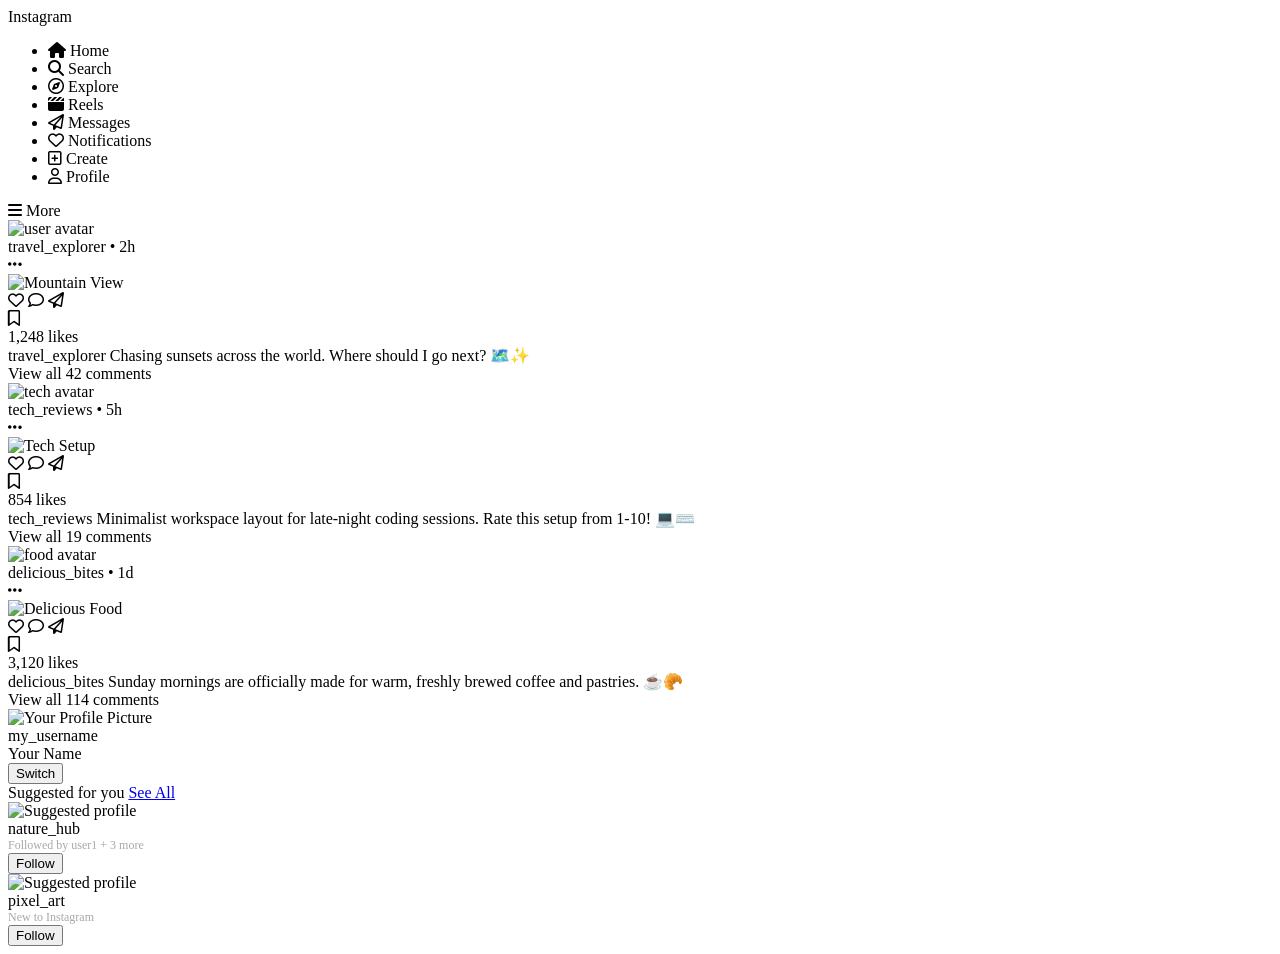
==== index.html @ 35197d80 "Add files via upload" ====
<!DOCTYPE html>
<html lang="en">
<head>
    <meta charset="UTF-8">
    <meta name="viewport" content="width=device-width, initial-scale=1.0">
    <title>Instagram UI Clone - Scrollable Feed</title>
    <link rel="stylesheet" href="https://cdnjs.cloudflare.com/ajax/libs/font-awesome/6.4.0/css/all.min.css">
    <link rel="stylesheet" href="style.css">
</head>
<body>

    <div class="sidebar">
        <div>
            <div class="logo">Instagram</div>
            <ul class="nav-links">
                <li class="nav-item active">
                    <i class="fa-solid fa-house"></i>
                    <span>Home</span>
                </li>
                <li class="nav-item">
                    <i class="fa-solid fa-magnifying-glass"></i>
                    <span>Search</span>
                </li>
                <li class="nav-item">
                    <i class="fa-regular fa-compass"></i>
                    <span>Explore</span>
                </li>
                <li class="nav-item">
                    <i class="fa-solid fa-clapperboard"></i>
                    <span>Reels</span>
                </li>
                <li class="nav-item">
                    <i class="fa-regular fa-paper-plane"></i>
                    <span>Messages</span>
                </li>
                <li class="nav-item">
                    <i class="fa-regular fa-heart"></i>
                    <span>Notifications</span>
                </li>
                <li class="nav-item">
                    <i class="fa-regular fa-square-plus"></i>
                    <span>Create</span>
                </li>
                <li class="nav-item">
                    <i class="fa-regular fa-user"></i>
                    <span>Profile</span>
                </li>
            </ul>
        </div>
        
        <div class="nav-links">
            <div class="nav-item">
                <i class="fa-solid fa-bars"></i>
                <span>More</span>
            </div>
        </div>
    </div>

    <div class="main-container">
        <div class="content-wrapper">
            
            <section class="feed">
                
                <div class="post-card">
                    <div class="post-header">
                        <div class="post-user-info">
                            <div class="avatar">
                                <img src="https://picsum.photos/id/64/150/150" alt="user avatar">
                            </div>
                            <span class="username">travel_explorer</span>
                            <span class="post-time">• 2h</span>
                        </div>
                        <i class="fa-solid fa-ellipsis"></i>
                    </div>

                    <div class="post-img-container">
                        <img src="https://picsum.photos/id/10/600/600" alt="Mountain View">
                    </div>

                    <div class="post-actions">
                        <div class="action-left">
                            <i class="fa-regular fa-heart"></i>
                            <i class="fa-regular fa-comment"></i>
                            <i class="fa-regular fa-paper-plane"></i>
                        </div>
                        <i class="fa-regular fa-bookmark"></i>
                    </div>

                    <div class="likes-count">1,248 likes</div>
                    
                    <div class="post-caption">
                        <span class="caption-user">travel_explorer</span> Chasing sunsets across the world. Where should I go next? 🗺️✨
                    </div>
                    
                    <div class="view-comments">View all 42 comments</div>
                </div>

                <div class="post-card">
                    <div class="post-header">
                        <div class="post-user-info">
                            <div class="avatar">
                                <img src="https://picsum.photos/id/160/150/150" alt="tech avatar">
                            </div>
                            <span class="username">tech_reviews</span>
                            <span class="post-time">• 5h</span>
                        </div>
                        <i class="fa-solid fa-ellipsis"></i>
                    </div>

                    <div class="post-img-container">
                        <img src="https://picsum.photos/id/3/600/600" alt="Tech Setup">
                    </div>

                    <div class="post-actions">
                        <div class="action-left">
                            <i class="fa-regular fa-heart"></i>
                            <i class="fa-regular fa-comment"></i>
                            <i class="fa-regular fa-paper-plane"></i>
                        </div>
                        <i class="fa-regular fa-bookmark"></i>
                    </div>

                    <div class="likes-count">854 likes</div>
                    
                    <div class="post-caption">
                        <span class="caption-user">tech_reviews</span> Minimalist workspace layout for late-night coding sessions. Rate this setup from 1-10! 💻⌨️
                    </div>
                    
                    <div class="view-comments">View all 19 comments</div>
                </div>

                <div class="post-card">
                    <div class="post-header">
                        <div class="post-user-info">
                            <div class="avatar">
                                <img src="https://picsum.photos/id/82/150/150" alt="food avatar">
                            </div>
                            <span class="username">delicious_bites</span>
                            <span class="post-time">• 1d</span>
                        </div>
                        <i class="fa-solid fa-ellipsis"></i>
                    </div>

                    <div class="post-img-container">
                        <img src="https://picsum.photos/id/493/600/600" alt="Delicious Food">
                    </div>

                    <div class="post-actions">
                        <div class="action-left">
                            <i class="fa-regular fa-heart"></i>
                            <i class="fa-regular fa-comment"></i>
                            <i class="fa-regular fa-paper-plane"></i>
                        </div>
                        <i class="fa-regular fa-bookmark"></i>
                    </div>

                    <div class="likes-count">3,120 likes</div>
                    
                    <div class="post-caption">
                        <span class="caption-user">delicious_bites</span> Sunday mornings are officially made for warm, freshly brewed coffee and pastries. ☕🥐
                    </div>
                    
                    <div class="view-comments">View all 114 comments</div>
                </div>

            </section>

            <aside class="suggestions-sidebar">
                
                <div class="user-profile-bar">
                    <div class="user-meta">
                        <div class="avatar">
                            <img src="https://picsum.photos/id/22/150/150" alt="Your Profile Picture">
                        </div>
                        <div class="user-details">
                            <div class="username">my_username</div>
                            <div class="name">Your Name</div>
                        </div>
                    </div>
                    <button class="action-btn">Switch</button>
                </div>

                <div class="suggestions-header">
                    <span>Suggested for you</span>
                    <a href="#">See All</a>
                </div>

                <div class="suggestions-list">
                    
                    <div class="suggestion-item">
                        <div class="user-meta">
                            <div class="avatar">
                                <img src="https://picsum.photos/id/103/150/150" alt="Suggested profile">
                            </div>
                            <div class="user-details">
                                <div class="username">nature_hub</div>
                                <div class="name" style="color: #a8a8a8; font-size: 12px;">Followed by user1 + 3 more</div>
                            </div>
                        </div>
                        <button class="action-btn">Follow</button>
                    </div>

                    <div class="suggestion-item">
                        <div class="user-meta">
                            <div class="avatar">
                                <img src="https://picsum.photos/id/338/150/150" alt="Suggested profile">
                            </div>
                            <div class="user-details">
                                <div class="username">pixel_art</div>
                                <div class="name" style="color: #a8a8a8; font-size: 12px;">New to Instagram</div>
                            </div>
                        </div>
                        <button class="action-btn">Follow</button>
                    </div>

                </div>
            </aside>

        </div>
    </div>

</body>
</html>
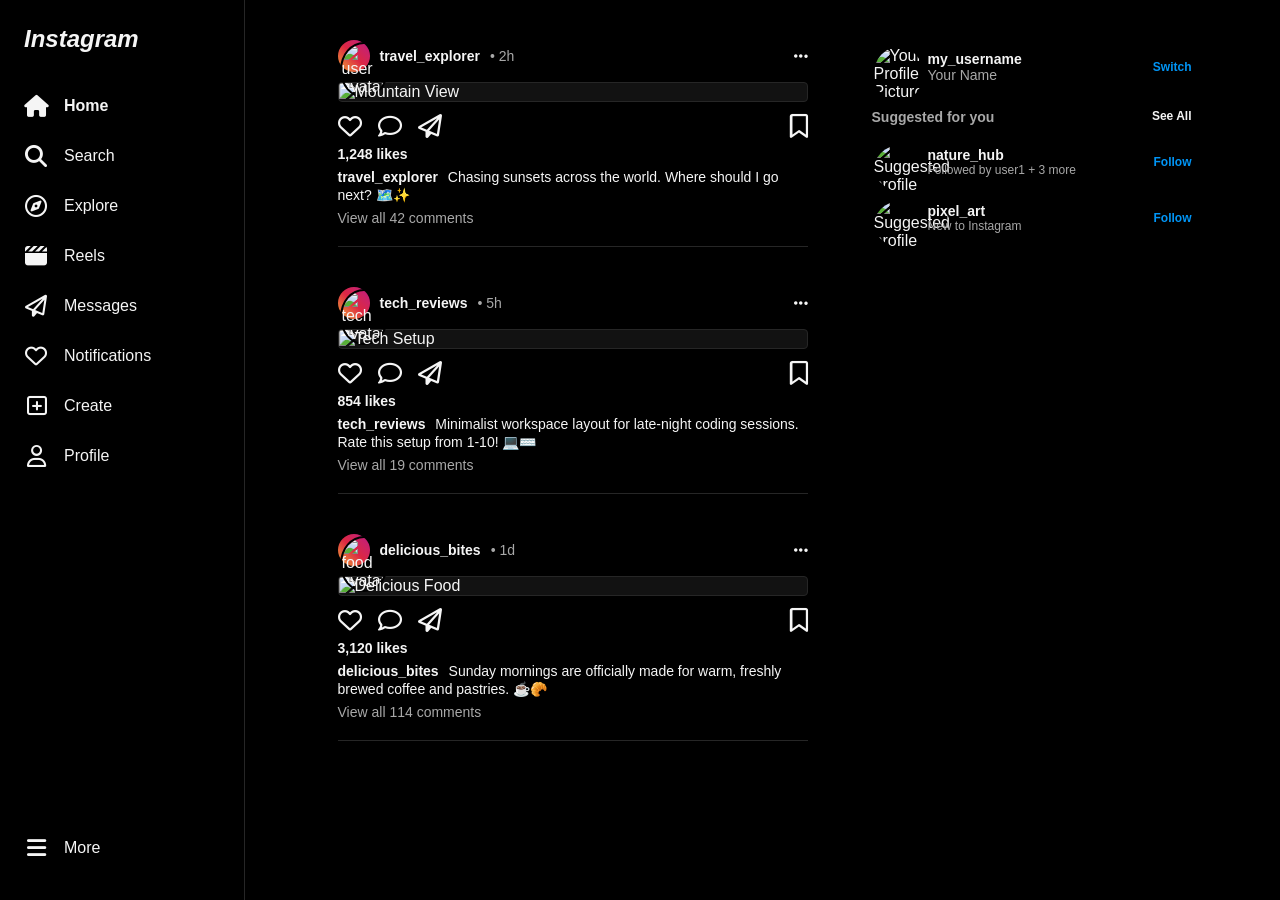
==== commit dbb4d0c1: "Add files via upload" ====
--- a/index.html
+++ b/index.html
@@ -5,7 +5,7 @@
     <meta name="viewport" content="width=device-width, initial-scale=1.0">
     <title>Instagram UI Clone - Scrollable Feed</title>
     <link rel="stylesheet" href="https://cdnjs.cloudflare.com/ajax/libs/font-awesome/6.4.0/css/all.min.css">
-    <link rel="stylesheet" href="style.css">
+    <link rel="stylesheet" href="Style.css">
 </head>
 <body>
 
--- a/Style.css
+++ b/Style.css
@@ -0,0 +1,303 @@
+/* --- RESET & GLOBAL STYLES --- */
+* {
+    margin: 0;
+    padding: 0;
+    box-sizing: border-box;
+}
+
+body {
+    font-family: -apple-system, BlinkMacSystemFont, "Segoe UI", Roboto, Helvetica, Arial, sans-serif;
+    background-color: #000000;
+    color: #f5f5f5;
+    display: flex;
+}
+
+a {
+    color: inherit;
+    text-decoration: none;
+}
+
+/* --- LEFT SIDEBAR (FIXED POSITION) --- */
+.sidebar {
+    width: 245px;
+    height: 100vh;
+    border-right: 1px solid #262626;
+    padding: 25px 12px;
+    position: fixed;
+    left: 0;
+    top: 0;
+    display: flex;
+    flex-direction: column;
+    justify-content: space-between;
+    background-color: #000;
+    z-index: 10;
+}
+
+.logo {
+    font-size: 24px;
+    font-weight: 700;
+    font-style: italic;
+    padding-left: 12px;
+    margin-bottom: 30px;
+}
+
+.nav-links {
+    list-style: none;
+}
+
+.nav-item {
+    display: flex;
+    align-items: center;
+    gap: 16px;
+    padding: 12px;
+    margin: 4px 0;
+    border-radius: 8px;
+    cursor: pointer;
+    transition: background 0.2s ease;
+    font-size: 16px;
+}
+
+.nav-item:hover {
+    background-color: #1a1a1a;
+}
+
+.nav-item i {
+    font-size: 22px;
+    width: 24px;
+    text-align: center;
+}
+
+.nav-item.active {
+    font-weight: 700;
+}
+
+/* --- MAIN CONTAINER --- */
+.main-container {
+    margin-left: 245px;
+    width: calc(100% - 245px);
+    display: flex;
+    justify-content: center;
+    padding-top: 30px;
+}
+
+.content-wrapper {
+    max-width: 850px;
+    width: 100%;
+    display: grid;
+    grid-template-columns: 470px 320px;
+    gap: 64px;
+}
+
+/* --- FEED / POSTS --- */
+.feed {
+    display: flex;
+    flex-direction: column;
+    gap: 20px;
+}
+
+.post-card {
+    width: 100%;
+    border-bottom: 1px solid #262626;
+    padding-bottom: 20px;
+    margin-bottom: 10px;
+}
+
+.post-header {
+    display: flex;
+    align-items: center;
+    justify-content: space-between;
+    padding: 10px 0;
+}
+
+.post-user-info {
+    display: flex;
+    align-items: center;
+    gap: 10px;
+}
+
+.avatar {
+    width: 32px;
+    height: 32px;
+    border-radius: 50%;
+    background: linear-gradient(45deg, #f09433 0%, #e6683c 25%, #dc2743 50%, #cc2366 75%, #bc1888 100%); 
+    padding: 2px;
+}
+
+.avatar img {
+    width: 100%;
+    height: 100%;
+    object-fit: cover;
+    border-radius: 50%;
+    border: 2px solid #000;
+}
+
+.username {
+    font-size: 14px;
+    font-weight: 600;
+    cursor: pointer;
+}
+
+.post-time {
+    color: #a8a8a8;
+    font-size: 14px;
+}
+
+.post-img-container {
+    width: 100%;
+    border-radius: 4px;
+    overflow: hidden;
+    border: 1px solid #262626;
+    background-color: #121212;
+}
+
+.post-img-container img {
+    width: 100%;
+    height: auto;
+    display: block;
+}
+
+.post-actions {
+    display: flex;
+    justify-content: space-between;
+    padding: 12px 0 8px 0;
+    font-size: 24px;
+}
+
+.action-left {
+    display: flex;
+    gap: 16px;
+}
+
+.post-actions i {
+    cursor: pointer;
+    transition: color 0.2s;
+}
+
+.post-actions i:hover {
+    color: #a8a8a8;
+}
+
+.likes-count {
+    font-size: 14px;
+    font-weight: 600;
+    margin-bottom: 6px;
+}
+
+.post-caption {
+    font-size: 14px;
+    line-height: 18px;
+}
+
+.caption-user {
+    font-weight: 600;
+    margin-right: 6px;
+}
+
+.view-comments {
+    color: #a8a8a8;
+    font-size: 14px;
+    margin-top: 6px;
+    cursor: pointer;
+}
+
+/* --- SUGGESTIONS SIDEBAR (RIGHT) --- */
+.suggestions-sidebar {
+    padding-top: 15px;
+    position: sticky;
+    top: 30px;
+    height: fit-content;
+}
+
+.user-profile-bar {
+    display: flex;
+    align-items: center;
+    justify-content: space-between;
+    margin-bottom: 20px;
+}
+
+.user-meta {
+    display: flex;
+    align-items: center;
+    gap: 12px;
+}
+
+.user-meta .avatar {
+    width: 44px;
+    height: 44px;
+    background: none;
+    padding: 0;
+}
+
+.user-details .name {
+    color: #a8a8a8;
+    font-size: 14px;
+}
+
+.action-btn {
+    color: #0095f6;
+    font-size: 12px;
+    font-weight: 600;
+    cursor: pointer;
+    background: none;
+    border: none;
+}
+
+.action-btn:hover {
+    color: #fff;
+}
+
+.suggestions-header {
+    display: flex;
+    justify-content: space-between;
+    margin-bottom: 15px;
+}
+
+.suggestions-header span {
+    font-size: 14px;
+    font-weight: 600;
+    color: #a8a8a8;
+}
+
+.suggestions-header a {
+    font-size: 12px;
+    font-weight: 600;
+}
+
+.suggestion-item {
+    display: flex;
+    align-items: center;
+    justify-content: space-between;
+    margin-bottom: 12px;
+}
+
+/* --- RESPONSIVE BREAKPOINTS --- */
+@media (max-width: 1160px) {
+    .suggestions-sidebar {
+        display: none;
+    }
+    .content-wrapper {
+        grid-template-columns: 1fr;
+        justify-content: center;
+        max-width: 470px;
+    }
+}
+
+@media (max-width: 768px) {
+    .sidebar {
+        width: 72px;
+        padding: 25px 0;
+        align-items: center;
+    }
+    .sidebar .logo, .sidebar span {
+        display: none;
+    }
+    .sidebar .nav-item {
+        justify-content: center;
+        width: 50px;
+        height: 50px;
+    }
+    .main-container {
+        margin-left: 72px;
+        width: calc(100% - 72px);
+    }
+}
